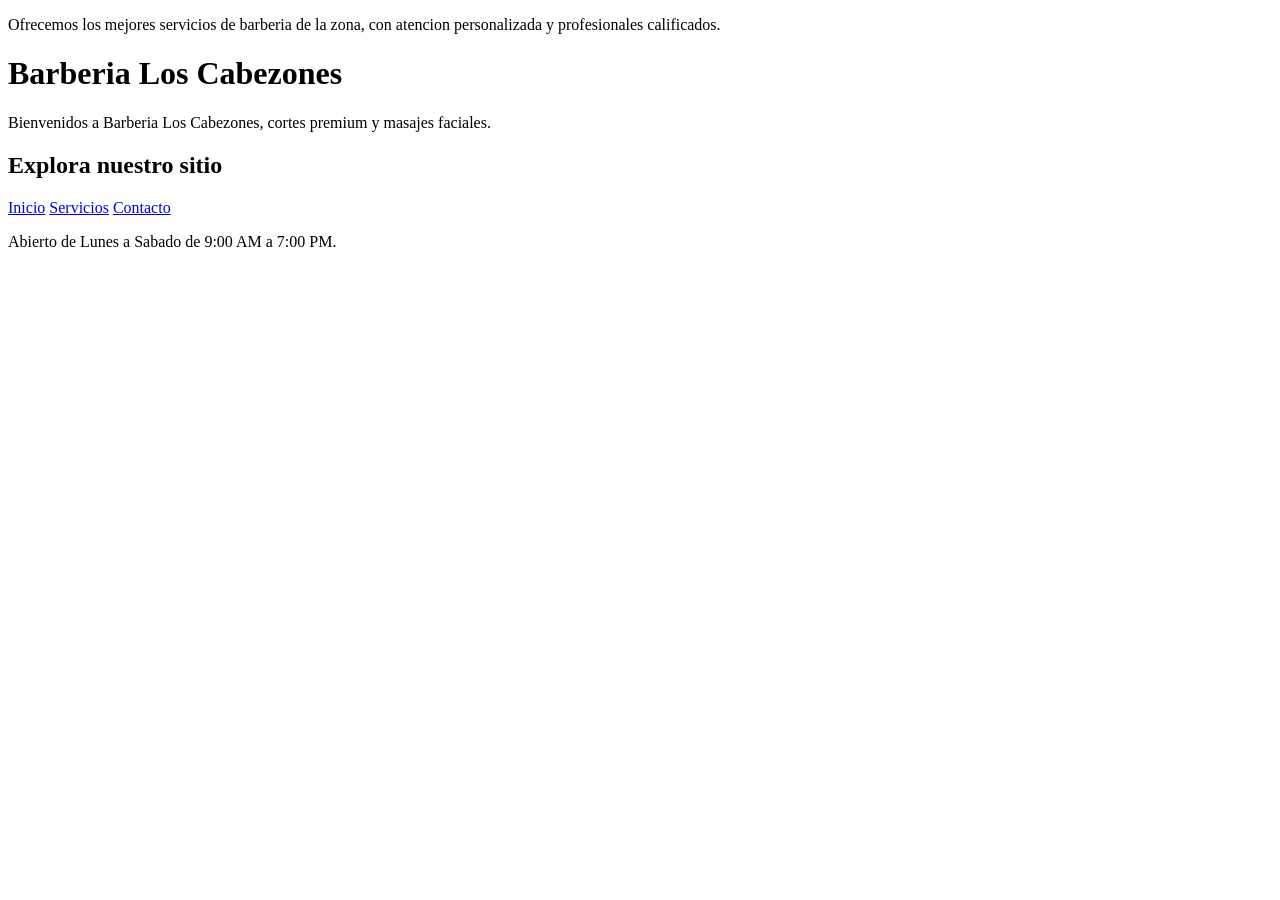
==== index.html @ 8f14cc93 "feat: agrega horario general de atencion" ====
<!DOCTYPE html>
<html lang="es">
<head>
  <meta charset="UTF-8">
  <title>Inicio - Barberia</title>
</head>
  <p>Ofrecemos los mejores servicios de barberia de la zona, con atencion personalizada y profesionales calificados.</p>
<body>
  <h1>Barberia Los Cabezones</h1>
  <p>Bienvenidos a Barberia Los Cabezones, cortes premium y masajes faciales.</p>
  <h2>Explora nuestro sitio</h2>
  <nav>
    <a href="index.html">Inicio</a>
    <a href="servicios.html">Servicios</a>
    <a href="contacto.html">Contacto</a>
  </nav>
<p>Abierto de Lunes a Sabado de 9:00 AM a 7:00 PM.</p>
</body>
</html>
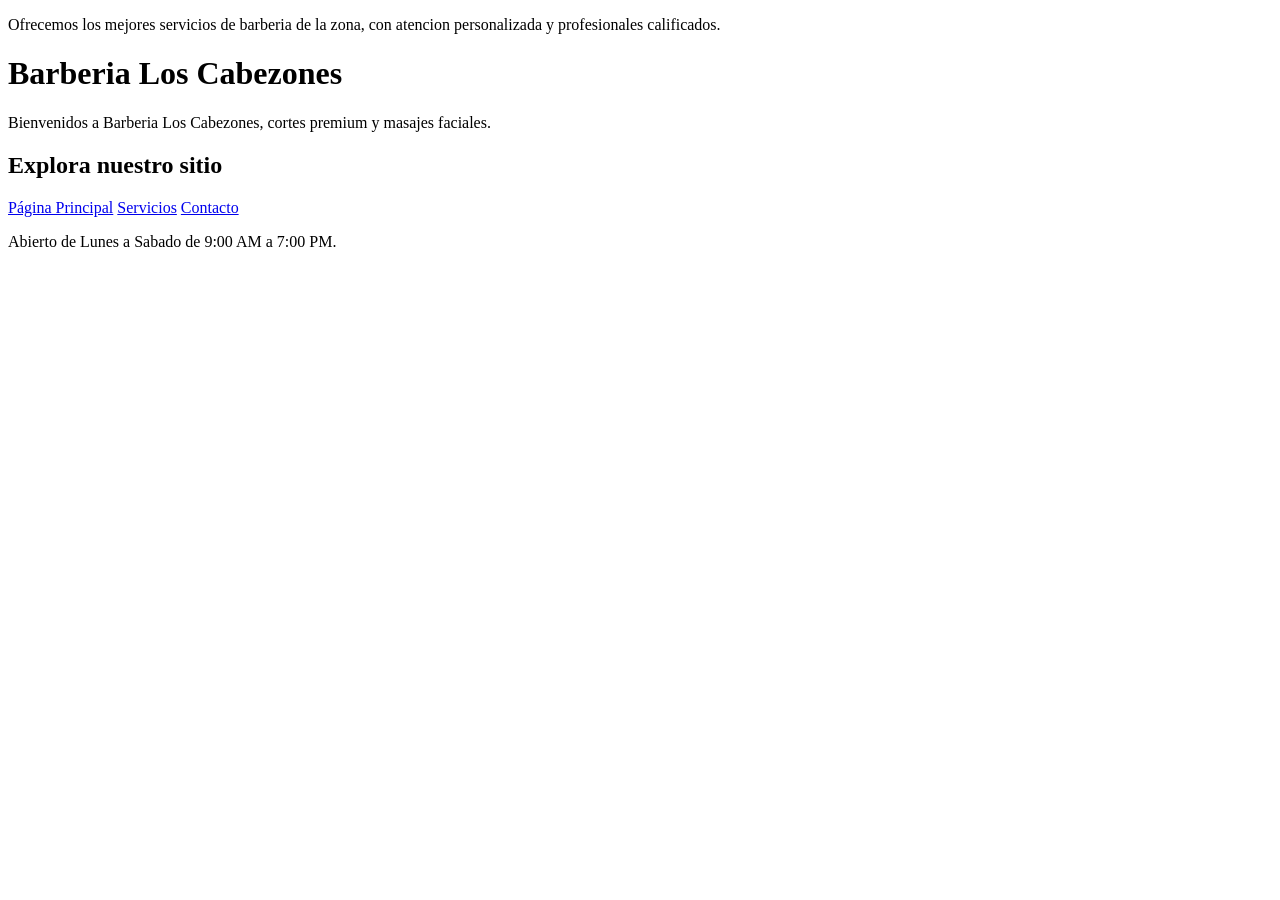
==== commit 79ca2cd0: "feat: cambia el texto del enlace de inicio en el menu" ====
--- a/index.html
+++ b/index.html
@@ -10,7 +10,7 @@
   <p>Bienvenidos a Barberia Los Cabezones, cortes premium y masajes faciales.</p>
   <h2>Explora nuestro sitio</h2>
   <nav>
-    <a href="index.html">Inicio</a>
+    <a href="index.html">Página Principal</a>
     <a href="servicios.html">Servicios</a>
     <a href="contacto.html">Contacto</a>
   </nav>
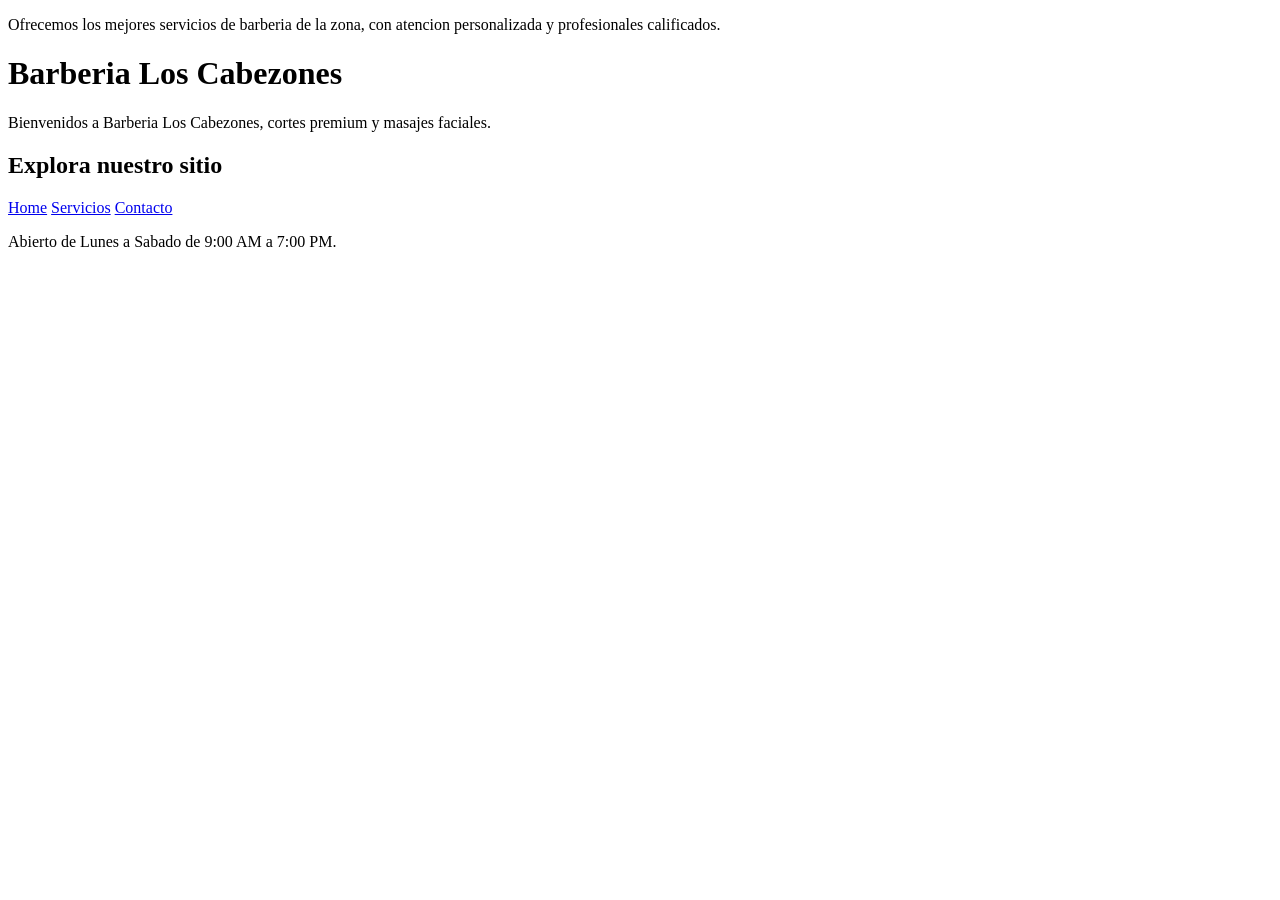
==== commit 5c0b445e: "feat: cambia el texto del enlace de inicio a Home" ====
--- a/index.html
+++ b/index.html
@@ -10,7 +10,7 @@
   <p>Bienvenidos a Barberia Los Cabezones, cortes premium y masajes faciales.</p>
   <h2>Explora nuestro sitio</h2>
   <nav>
-    <a href="index.html">Página Principal</a>
+    <a href="index.html">Home</a>
     <a href="servicios.html">Servicios</a>
     <a href="contacto.html">Contacto</a>
   </nav>
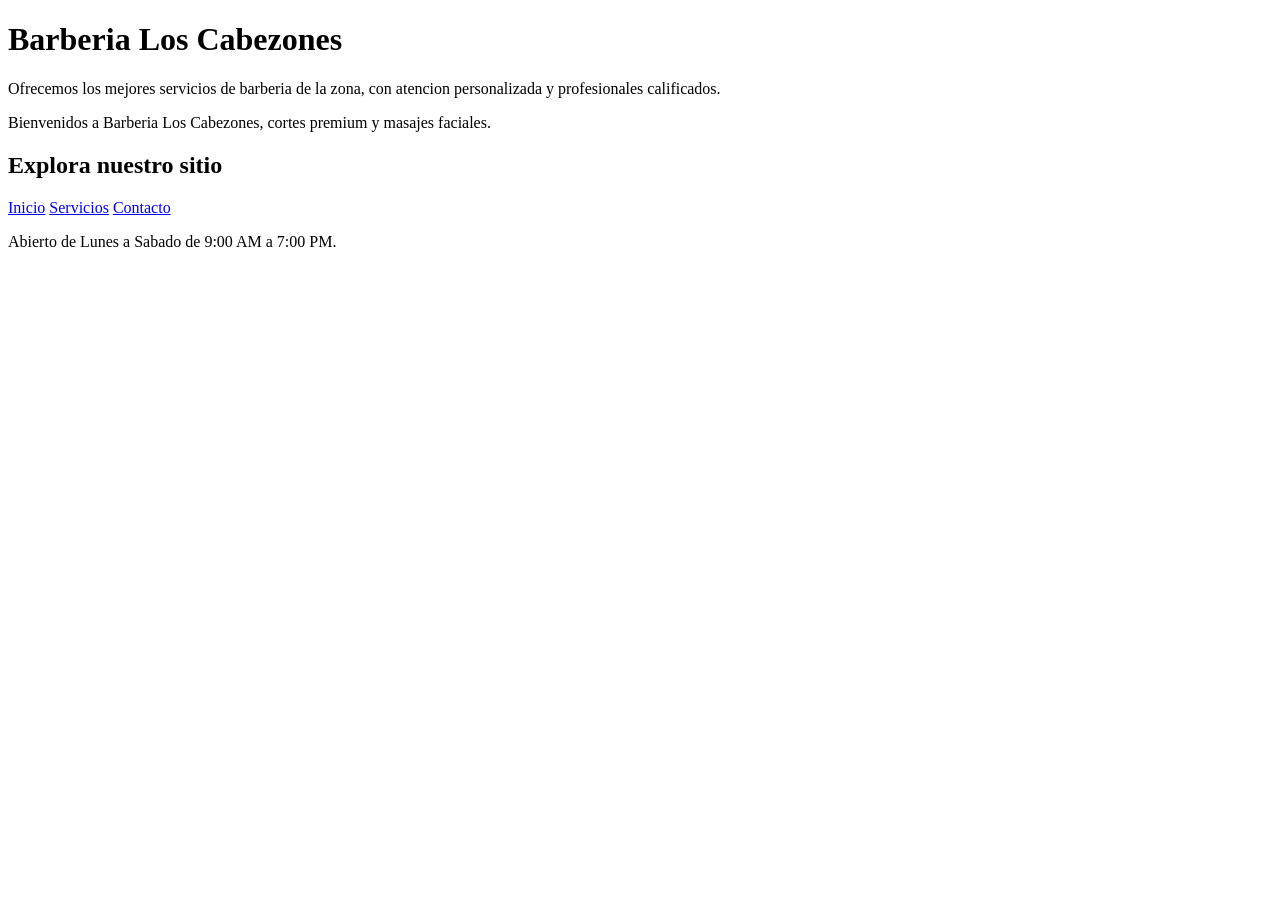
==== commit 9ddbe45e: "fix: corrige la estructura html moviendo el parrafo dentro del body" ====
--- a/index.html
+++ b/index.html
@@ -4,16 +4,16 @@
   <meta charset="UTF-8">
   <title>Inicio - Barberia</title>
 </head>
-  <p>Ofrecemos los mejores servicios de barberia de la zona, con atencion personalizada y profesionales calificados.</p>
 <body>
   <h1>Barberia Los Cabezones</h1>
+  <p>Ofrecemos los mejores servicios de barberia de la zona, con atencion personalizada y profesionales calificados.</p>
   <p>Bienvenidos a Barberia Los Cabezones, cortes premium y masajes faciales.</p>
   <h2>Explora nuestro sitio</h2>
   <nav>
-    <a href="index.html">Home</a>
+    <a href="index.html">Inicio</a>
     <a href="servicios.html">Servicios</a>
     <a href="contacto.html">Contacto</a>
   </nav>
-<p>Abierto de Lunes a Sabado de 9:00 AM a 7:00 PM.</p>
+  <p>Abierto de Lunes a Sabado de 9:00 AM a 7:00 PM.</p>
 </body>
 </html>
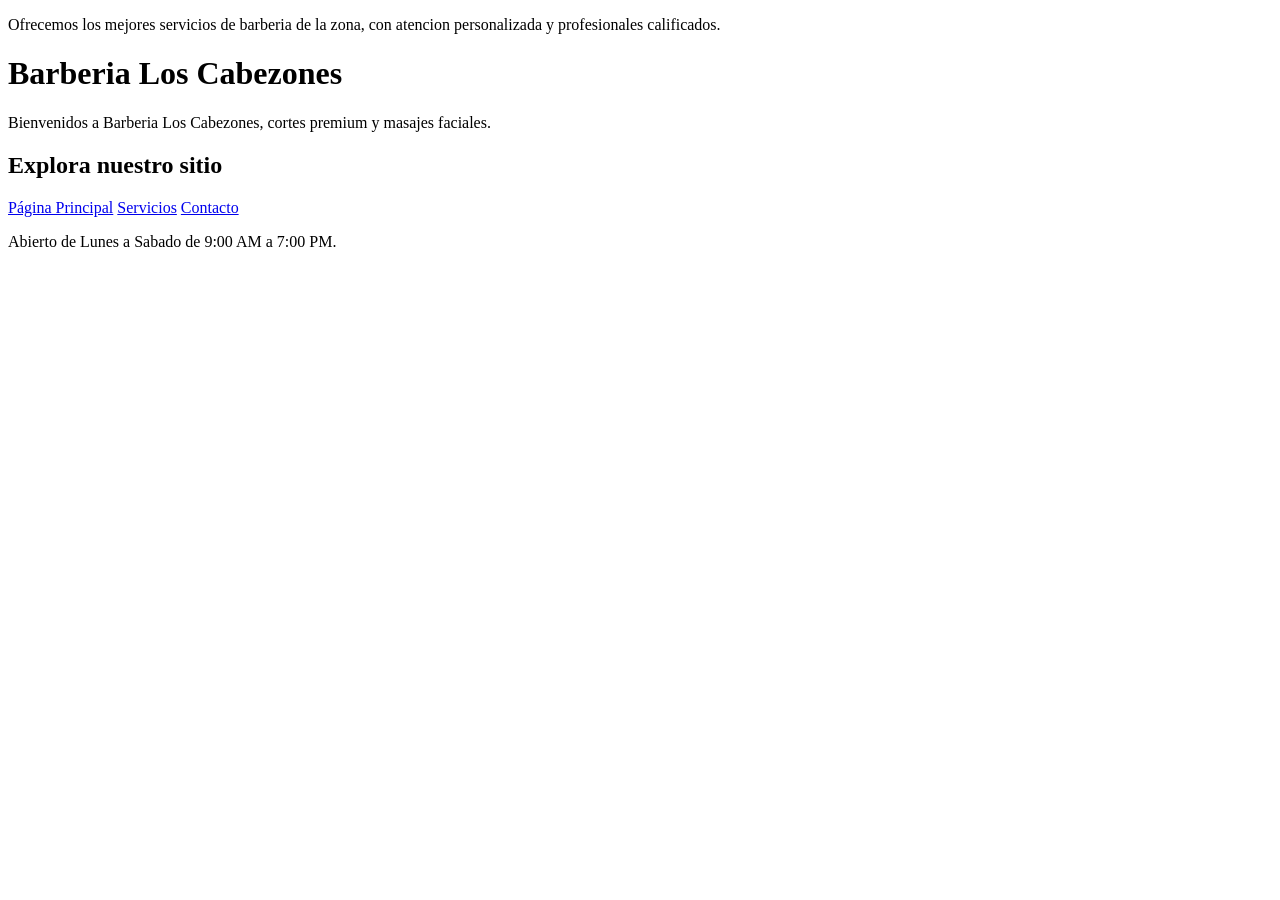
==== commit 8609b085: "Merge pull request #4 from VictorCardenass/feature/menu-inicio Cambia el texto del enlace de inicio " ====
--- a/index.html
+++ b/index.html
@@ -4,16 +4,16 @@
   <meta charset="UTF-8">
   <title>Inicio - Barberia</title>
 </head>
+  <p>Ofrecemos los mejores servicios de barberia de la zona, con atencion personalizada y profesionales calificados.</p>
 <body>
   <h1>Barberia Los Cabezones</h1>
-  <p>Ofrecemos los mejores servicios de barberia de la zona, con atencion personalizada y profesionales calificados.</p>
   <p>Bienvenidos a Barberia Los Cabezones, cortes premium y masajes faciales.</p>
   <h2>Explora nuestro sitio</h2>
   <nav>
-    <a href="index.html">Inicio</a>
+    <a href="index.html">Página Principal</a>
     <a href="servicios.html">Servicios</a>
     <a href="contacto.html">Contacto</a>
   </nav>
-  <p>Abierto de Lunes a Sabado de 9:00 AM a 7:00 PM.</p>
+<p>Abierto de Lunes a Sabado de 9:00 AM a 7:00 PM.</p>
 </body>
 </html>
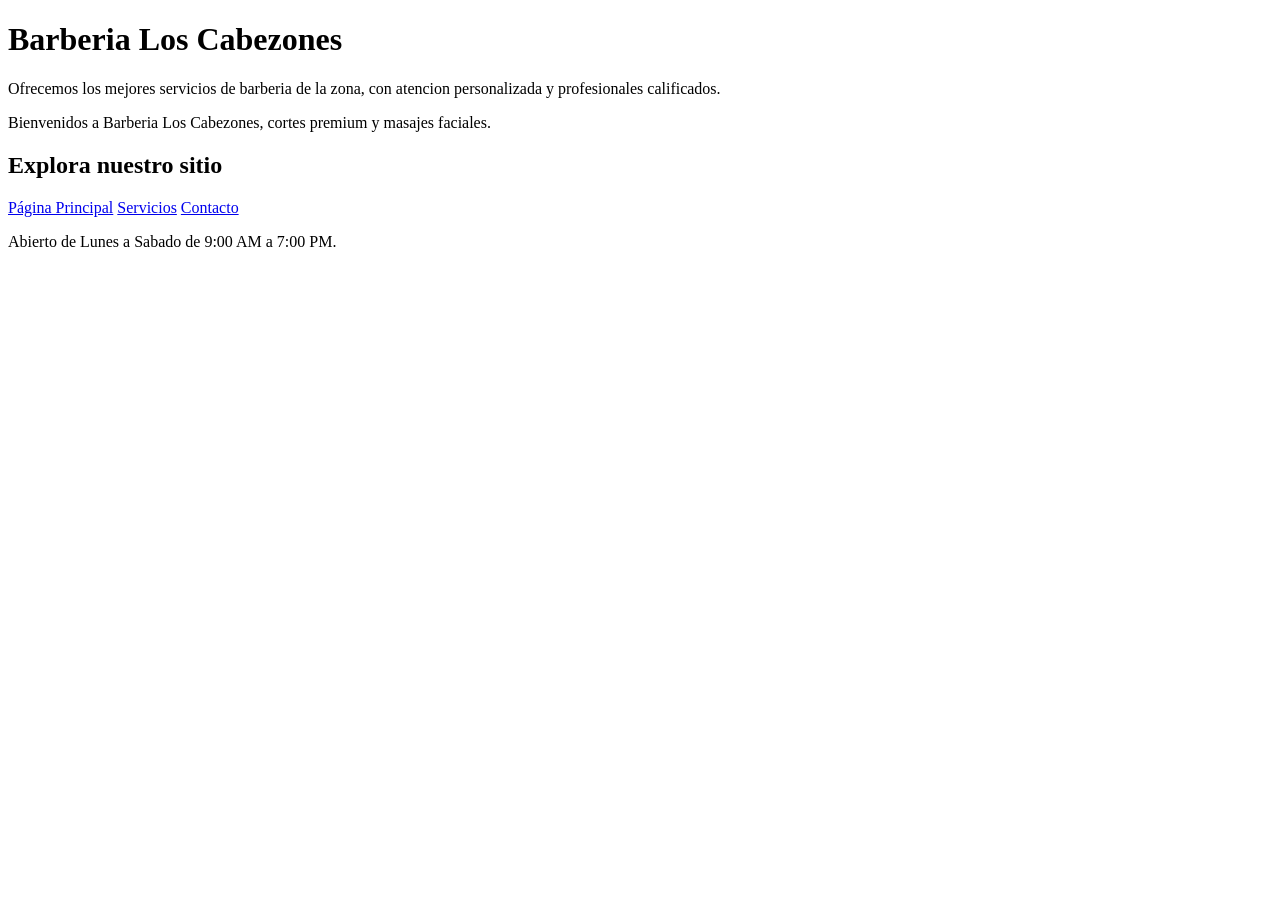
==== commit 040ca578: "Merge pull request #6 from VictorCardenass/fix/estructura-html Corrige la estructura HTML del indexf" ====
--- a/index.html
+++ b/index.html
@@ -4,9 +4,9 @@
   <meta charset="UTF-8">
   <title>Inicio - Barberia</title>
 </head>
-  <p>Ofrecemos los mejores servicios de barberia de la zona, con atencion personalizada y profesionales calificados.</p>
 <body>
   <h1>Barberia Los Cabezones</h1>
+  <p>Ofrecemos los mejores servicios de barberia de la zona, con atencion personalizada y profesionales calificados.</p>
   <p>Bienvenidos a Barberia Los Cabezones, cortes premium y masajes faciales.</p>
   <h2>Explora nuestro sitio</h2>
   <nav>
@@ -14,6 +14,6 @@
     <a href="servicios.html">Servicios</a>
     <a href="contacto.html">Contacto</a>
   </nav>
-<p>Abierto de Lunes a Sabado de 9:00 AM a 7:00 PM.</p>
+  <p>Abierto de Lunes a Sabado de 9:00 AM a 7:00 PM.</p>
 </body>
 </html>
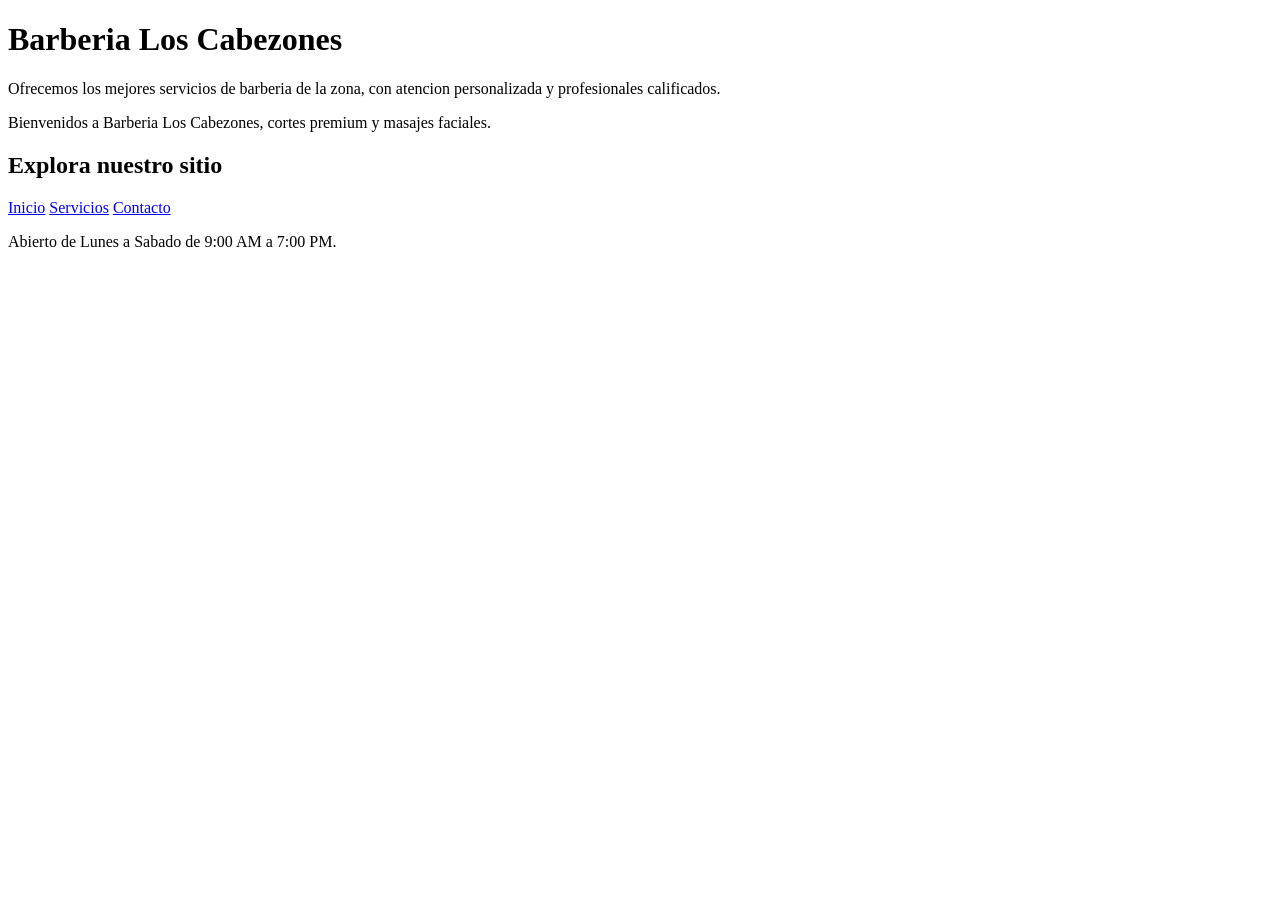
==== commit 53d39987: "merge: resuelve el conflicto del texto del enlace de inicio" ====
--- a/index.html
+++ b/index.html
@@ -10,7 +10,7 @@
   <p>Bienvenidos a Barberia Los Cabezones, cortes premium y masajes faciales.</p>
   <h2>Explora nuestro sitio</h2>
   <nav>
-    <a href="index.html">Página Principal</a>
+    <a href="index.html">Inicio</a>
     <a href="servicios.html">Servicios</a>
     <a href="contacto.html">Contacto</a>
   </nav>
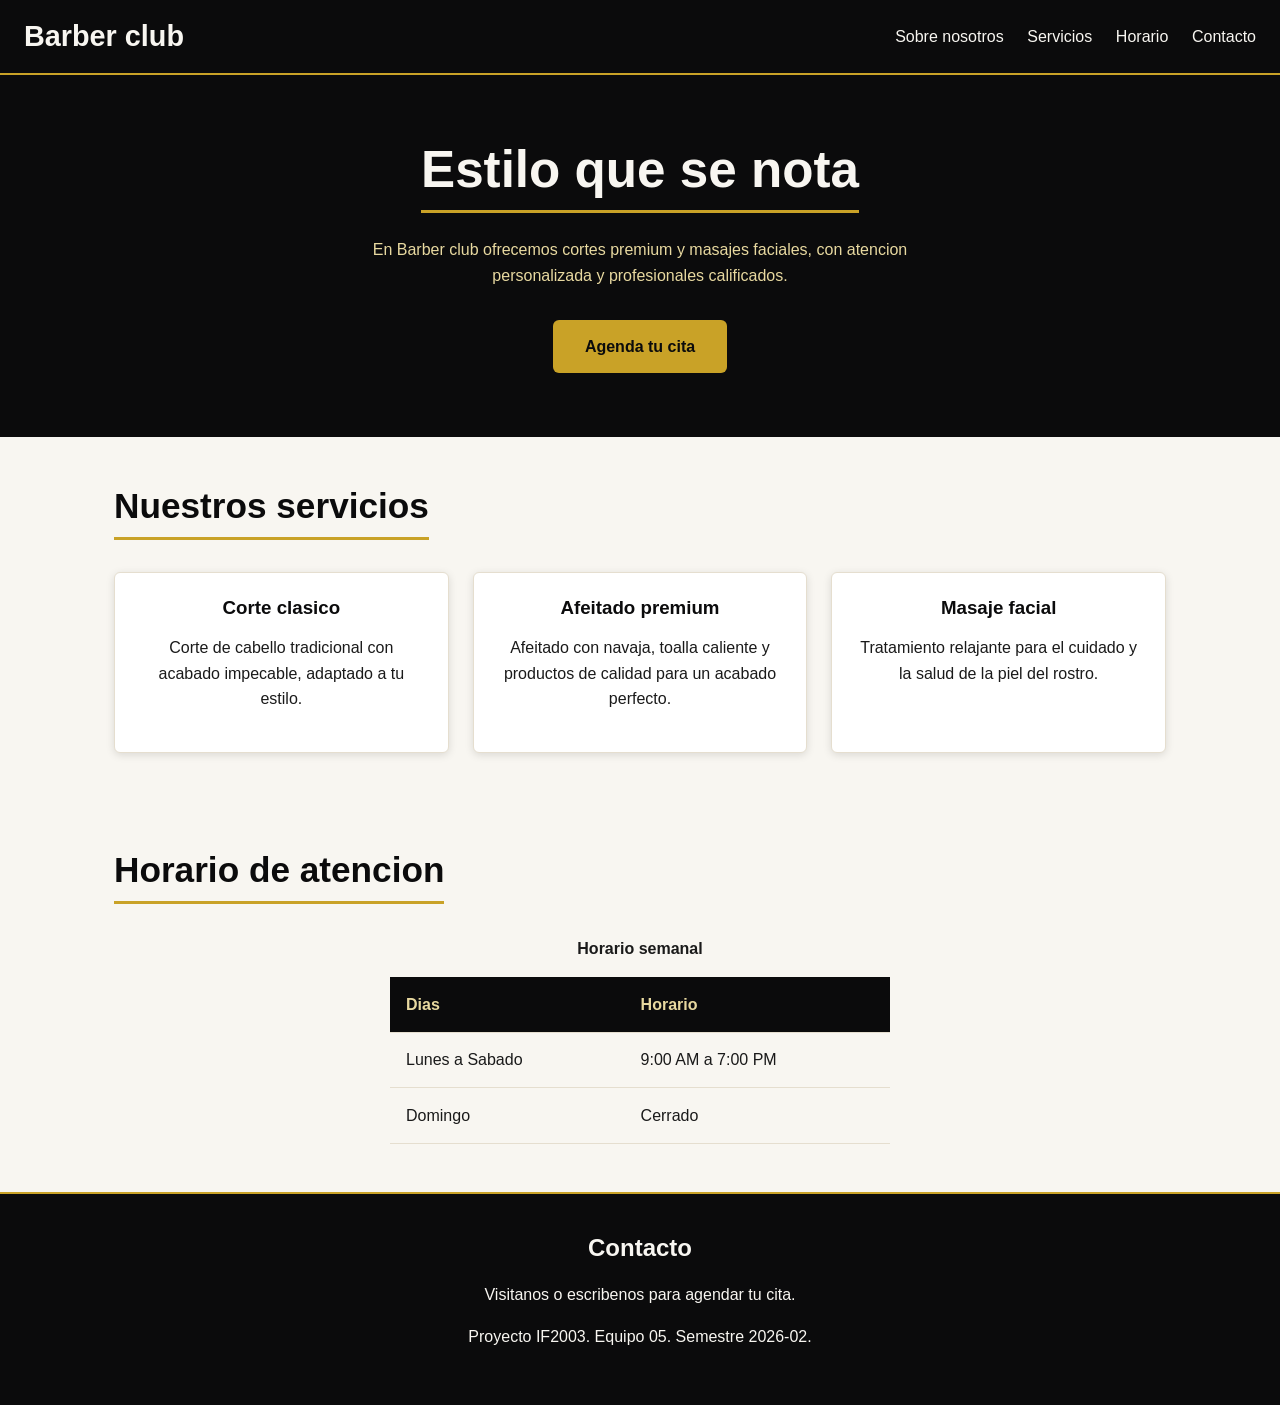
==== commit c5e9c451: "feat: propuesta de diseño Barber club con HTML5 semántico y CSS responsivo" ====
--- a/index.html
+++ b/index.html
@@ -2,18 +2,76 @@
 <html lang="es">
 <head>
   <meta charset="UTF-8">
-  <title>Inicio - Barberia</title>
+  <meta name="viewport" content="width=device-width, initial-scale=1.0">
+  <title>Barber club</title>
+  <link rel="stylesheet" href="estilos.css">
 </head>
 <body>
-  <h1>Barberia Los Cabezones</h1>
-  <p>Ofrecemos los mejores servicios de barberia de la zona, con atencion personalizada y profesionales calificados.</p>
-  <p>Bienvenidos a Barberia Los Cabezones, cortes premium y masajes faciales.</p>
-  <h2>Explora nuestro sitio</h2>
-  <nav>
-    <a href="index.html">Inicio</a>
-    <a href="servicios.html">Servicios</a>
-    <a href="contacto.html">Contacto</a>
-  </nav>
-  <p>Abierto de Lunes a Sabado de 9:00 AM a 7:00 PM.</p>
+
+  <header>
+    <h1>Barber club</h1>
+    <nav>
+      <a href="#sobre">Sobre nosotros</a>
+      <a href="#servicios">Servicios</a>
+      <a href="#horario">Horario</a>
+      <a href="#contacto">Contacto</a>
+    </nav>
+  </header>
+
+  <main>
+    <section id="sobre" class="hero">
+      <h2>Estilo que se nota</h2>
+      <p>En Barber club ofrecemos cortes premium y masajes faciales, con atencion personalizada y profesionales calificados.</p>
+      <a class="boton" href="#contacto">Agenda tu cita</a>
+    </section>
+
+    <section id="servicios">
+      <h2>Nuestros servicios</h2>
+      <div class="galeria">
+        <article class="tarjeta">
+          <h3>Corte clasico</h3>
+          <p>Corte de cabello tradicional con acabado impecable, adaptado a tu estilo.</p>
+        </article>
+        <article class="tarjeta">
+          <h3>Afeitado premium</h3>
+          <p>Afeitado con navaja, toalla caliente y productos de calidad para un acabado perfecto.</p>
+        </article>
+        <article class="tarjeta">
+          <h3>Masaje facial</h3>
+          <p>Tratamiento relajante para el cuidado y la salud de la piel del rostro.</p>
+        </article>
+      </div>
+    </section>
+
+    <section id="horario">
+      <h2>Horario de atencion</h2>
+      <table>
+        <caption>Horario semanal</caption>
+        <thead>
+          <tr>
+            <th scope="col">Dias</th>
+            <th scope="col">Horario</th>
+          </tr>
+        </thead>
+        <tbody>
+          <tr>
+            <td>Lunes a Sabado</td>
+            <td>9:00 AM a 7:00 PM</td>
+          </tr>
+          <tr>
+            <td>Domingo</td>
+            <td>Cerrado</td>
+          </tr>
+        </tbody>
+      </table>
+    </section>
+  </main>
+
+  <footer id="contacto">
+    <h2>Contacto</h2>
+    <p>Visitanos o escribenos para agendar tu cita.</p>
+    <p>Proyecto IF2003. Equipo 05. Semestre 2026-02.</p>
+  </footer>
+
 </body>
 </html>
--- a/estilos.css
+++ b/estilos.css
@@ -0,0 +1,183 @@
+/* ===== Reset y variables base ===== */
+*, *::before, *::after {
+  box-sizing: border-box;
+}
+
+:root {
+  --color-negro: #0b0b0c;
+  --color-blanco: #f8f6f1;
+  --color-dorado: #c9a227;
+  --color-dorado-claro: #e8d9a0;
+  --color-texto: #1a1a1a;
+  --espaciado-base: 1rem;
+  --radio-borde: 6px;
+}
+
+body {
+  margin: 0;
+  font-family: "Segoe UI", "Helvetica Neue", Arial, sans-serif;
+  color: var(--color-texto);
+  line-height: 1.6;
+  background: var(--color-blanco);
+}
+
+h1, h2, h3 {
+  font-weight: 700;
+  line-height: 1.2;
+  margin-top: 0;
+}
+
+/* ===== Foco visible al navegar con teclado ===== */
+a:focus {
+  outline: 3px solid var(--color-dorado);
+  outline-offset: 2px;
+}
+
+/* ===== Header con Flexbox ===== */
+header {
+  display: flex;
+  flex-wrap: wrap;
+  justify-content: space-between;
+  align-items: center;
+  gap: 1rem;
+  padding: 1.2rem 1.5rem;
+  background: var(--color-negro);
+  border-bottom: 2px solid var(--color-dorado);
+}
+
+header h1 {
+  font-size: clamp(1.3rem, 3vw + 1rem, 1.8rem);
+  color: var(--color-blanco);
+  margin: 0;
+}
+
+header nav a {
+  color: var(--color-blanco);
+  text-decoration: none;
+  margin-left: 1.2rem;
+}
+
+header nav a:hover {
+  color: var(--color-dorado);
+}
+
+/* ===== Seccion hero (la primera seccion, con impacto visual) ===== */
+.hero {
+  background: var(--color-negro);
+  color: var(--color-blanco);
+  text-align: center;
+  padding: 4rem 1.5rem;
+}
+
+.hero h2 {
+  font-size: clamp(2rem, 5vw + 1rem, 3.2rem);
+  color: var(--color-blanco);
+  border-bottom: 3px solid var(--color-dorado);
+  padding-bottom: 0.6rem;
+  display: inline-block;
+  margin-bottom: 1.5rem;
+}
+
+.hero p {
+  max-width: 600px;
+  margin: 0 auto 2rem;
+  color: var(--color-dorado-claro);
+}
+
+/* ===== Boton de llamada a la accion ===== */
+.boton {
+  display: inline-block;
+  background: var(--color-dorado);
+  color: var(--color-negro);
+  text-decoration: none;
+  font-weight: 700;
+  padding: 0.85rem 2rem;
+  border-radius: var(--radio-borde);
+}
+
+.boton:hover {
+  background: var(--color-dorado-claro);
+}
+
+/* ===== Secciones generales ===== */
+main section:not(.hero) {
+  padding: 3rem 1.5rem;
+  max-width: 1100px;
+  margin: 0 auto;
+}
+
+main h2 {
+  font-size: clamp(1.5rem, 3vw + 1rem, 2.2rem);
+  color: var(--color-negro);
+  text-align: center;
+  margin-bottom: 2rem;
+  border-bottom: 3px solid var(--color-dorado);
+  padding-bottom: 0.6rem;
+  display: inline-block;
+}
+
+/* ===== Galeria de servicios: mobile-first con Grid ===== */
+.galeria {
+  display: grid;
+  grid-template-columns: 1fr;
+  gap: 1.5rem;
+}
+
+@media (min-width: 768px) {
+  .galeria {
+    grid-template-columns: repeat(3, 1fr);
+  }
+}
+
+.tarjeta {
+  background: #fff;
+  border: 1px solid #e5decf;
+  border-radius: var(--radio-borde);
+  padding: 1.5rem;
+  text-align: center;
+  box-shadow: 0 2px 8px rgba(0, 0, 0, 0.12);
+}
+
+.tarjeta h3 {
+  color: var(--color-negro);
+  margin-bottom: 0.6rem;
+}
+
+/* ===== Tabla de horario ===== */
+#horario table {
+  width: 100%;
+  max-width: 500px;
+  margin: 0 auto;
+  border-collapse: collapse;
+}
+
+#horario caption {
+  margin-bottom: 1rem;
+  font-weight: 700;
+}
+
+#horario th,
+#horario td {
+  padding: 0.9rem 1rem;
+  text-align: left;
+  border-bottom: 1px solid #e5decf;
+}
+
+#horario thead th {
+  background: var(--color-negro);
+  color: var(--color-dorado-claro);
+}
+
+/* ===== Footer ===== */
+footer {
+  background: var(--color-negro);
+  color: var(--color-blanco);
+  text-align: center;
+  padding: 2.5rem 1.5rem;
+  border-top: 2px solid var(--color-dorado);
+}
+
+footer h2 {
+  color: var(--color-blanco);
+  border-bottom-color: var(--color-dorado);
+}
